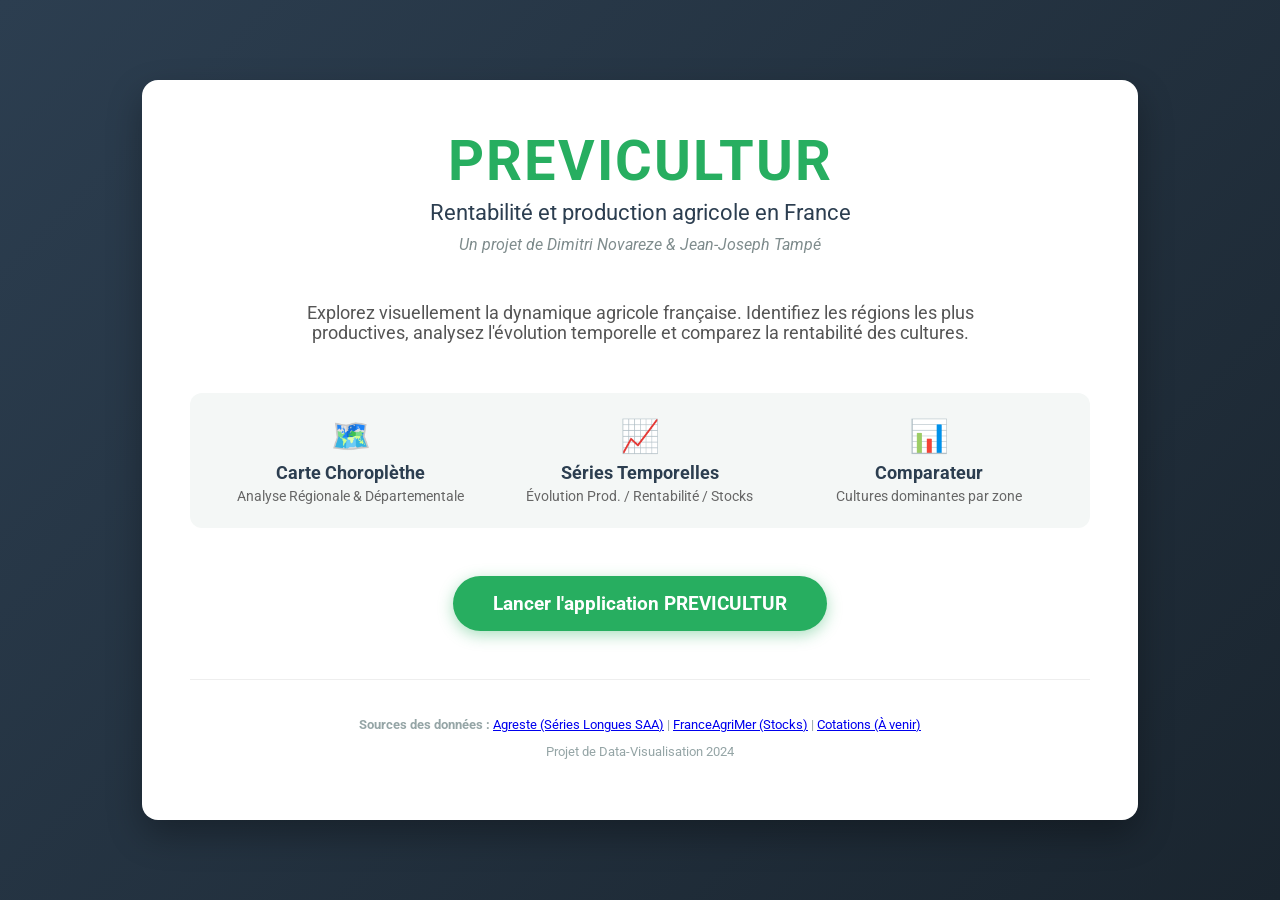
==== index.html @ 154ed71f "csv modif" ====
<!DOCTYPE html>
<html lang="fr">
<head>
    <meta charset="UTF-8">
    <meta name="viewport" content="width=device-width, initial-scale=1.0">
    <title>PREVICULTUR - Accueil</title>
    <link href="https://fonts.googleapis.com/css2?family=Roboto:wght@300;400;500;700&display=swap" rel="stylesheet">
    <link rel="stylesheet" href="home.css">
</head>
<body>

    <div class="splash-card">
        
        <header class="splash-header">
            <h1>PREVICULTUR</h1>
            <h2>Rentabilité et production agricole en France</h2>
            <p class="authors">Un projet de Dimitri Novareze & Jean-Joseph Tampé</p>
        </header>

        <div class="splash-description">
            <p>Explorez visuellement la dynamique agricole française. Identifiez les régions les plus productives, analysez l'évolution temporelle et comparez la rentabilité des cultures.</p>
        </div>

        <div class="splash-features">
            <div class="feature-item">
                <span class="feature-icon">🗺️</span>
                <h4>Carte Choroplèthe</h4>
                <p>Analyse Régionale & Départementale</p>
            </div>
            <div class="feature-item">
                <span class="feature-icon">📈</span>
                <h4>Séries Temporelles</h4>
                <p>Évolution Prod. / Rentabilité / Stocks</p>
            </div>
            <div class="feature-item">
                <span class="feature-icon">📊</span>
                <h4>Comparateur</h4>
                <p>Cultures dominantes par zone</p>
            </div>
        </div>

        <div class="splash-cta">
            <a href="dashboard.html" class="btn-launch">Lancer l'application PREVICULTUR</a>
        </div>

       <footer class="splash-footer">
            <p>
                <strong>Sources des données :</strong> 
                <a href="https://agreste.agriculture.gouv.fr/agreste-web/download/publication/publie/SAA-SeriesLongues/SAA_2010-2024-d%C3%A9finitives_donnees-DepartementalesetRegionales.zip" target="_blank" rel="noopener noreferrer">Agreste (Séries Longues SAA)</a> | 
                <a href="https://visionet.franceagrimer.fr/Pages/OpenDocument.aspx?fileurl=SeriesChronologiques%2fproductions%20vegetales%2fgrandes%20cultures%2fcollecte%2cstocks%2cd%c3%a9p%c3%b4ts%2fSCR-GRC-histDEP_collecte_stock_depuis_2000-C25.zip&telechargersanscomptage=oui" target="_blank" rel="noopener noreferrer">FranceAgriMer (Stocks)</a> | 
                <a href="#" target="_blank">Cotations (À venir)</a>
            </p>
            <p style="margin-top: 5px;">Projet de Data-Visualisation 2024</p>
        </footer>

    </div>

</body>
</html>
---- home.css ----
/* ==========================================================================
   1. VARIABLES & GLOBALES
   ========================================================================== */
:root {
    --primary: #2c3e50;
    --accent: #27ae60;
    --bg: #f4f7f6;
    --text: #333;
}

body {
    margin: 0;
    font-family: 'Roboto', sans-serif;
    color: var(--text);
    /* Forcer la hauteur à 100% de l'écran et centrer le contenu */
    height: 100vh;
    overflow: hidden; /* Empêche le scroll */
    display: flex;
    align-items: center;
    justify-content: center;
    /* Joli fond d'écran dégradé */
    background: linear-gradient(135deg, var(--primary) 0%, #1a252f 100%);
}

/* ==========================================================================
   2. LA CARTE CENTRALE (Splash Card)
   ========================================================================== */
.splash-card {
    background: white;
    width: 90%;
    max-width: 900px;
    padding: 3rem;
    border-radius: 16px;
    box-shadow: 0 15px 35px rgba(0,0,0,0.3);
    text-align: center;
    display: flex;
    flex-direction: column;
    gap: 2rem; /* Espace équilibré entre chaque section */
}

/* ==========================================================================
   3. EN-TÊTE
   ========================================================================== */
.splash-header h1 {
    font-size: 3.5rem;
    margin: 0;
    letter-spacing: 2px;
    color: var(--accent);
}

.splash-header h2 {
    font-size: 1.4rem;
    font-weight: 400;
    margin: 5px 0 10px 0;
    color: var(--primary);
}

.authors {
    font-style: italic;
    color: #7f8c8d;
    font-size: 1rem;
    margin: 0;
}

/* ==========================================================================
   4. DESCRIPTION & FEATURES
   ========================================================================== */
.splash-description {
    font-size: 1.1rem;
    color: #555;
    max-width: 700px;
    margin: 0 auto;
}

.splash-features {
    display: flex;
    justify-content: space-between;
    gap: 1rem;
    background: var(--bg);
    padding: 1.5rem;
    border-radius: 12px;
}

.feature-item {
    flex: 1;
}

.feature-icon {
    font-size: 2rem;
    display: block;
    margin-bottom: 0.5rem;
}

.feature-item h4 {
    margin: 0 0 5px 0;
    color: var(--primary);
    font-size: 1.1rem;
}

.feature-item p {
    margin: 0;
    font-size: 0.85rem;
    color: #666;
}

/* ==========================================================================
   5. BOUTON (CTA) & FOOTER
   ========================================================================== */
.splash-cta {
    margin-top: 1rem;
}

.btn-launch {
    display: inline-block;
    background-color: var(--accent);
    color: white;
    text-decoration: none;
    font-size: 1.2rem;
    font-weight: bold;
    padding: 1rem 2.5rem;
    border-radius: 50px;
    box-shadow: 0 4px 15px rgba(39, 174, 96, 0.4);
    transition: all 0.3s ease;
}

.btn-launch:hover {
    background-color: #219a52;
    transform: translateY(-3px); /* Effet de soulèvement */
    box-shadow: 0 6px 20px rgba(39, 174, 96, 0.6);
}

.splash-footer {
    margin-top: 1rem;
    padding-top: 1.5rem;
    border-top: 1px solid #eee;
    color: #95a5a6;
    font-size: 0.8rem;
}
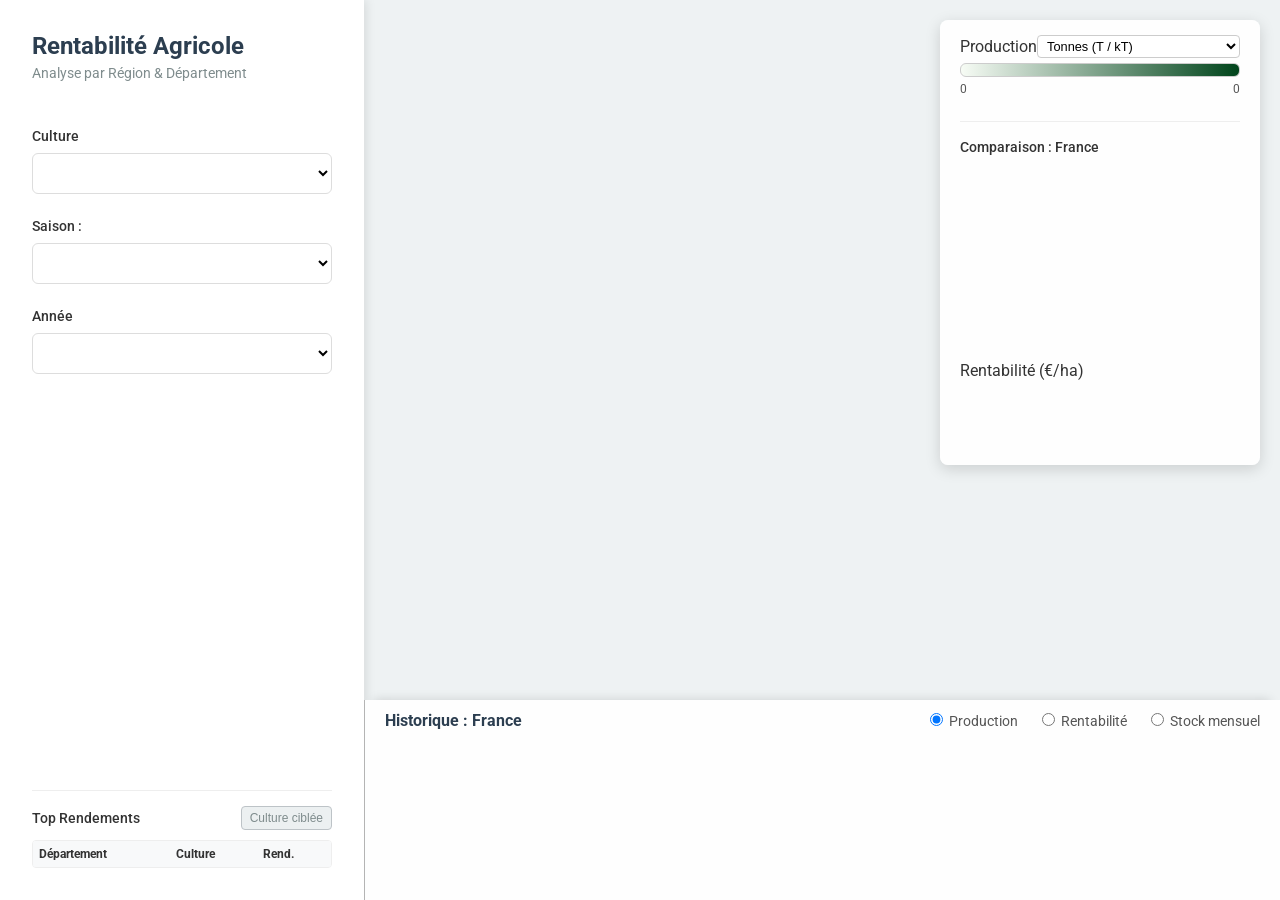
==== commit 77c732d5: "V4 small change in legend title" ====
--- a/index.html
+++ b/index.html
@@ -2,58 +2,110 @@
 <html lang="fr">
 <head>
     <meta charset="UTF-8">
-    <meta name="viewport" content="width=device-width, initial-scale=1.0">
-    <title>PREVICULTUR - Accueil</title>
-    <link href="https://fonts.googleapis.com/css2?family=Roboto:wght@300;400;500;700&display=swap" rel="stylesheet">
-    <link rel="stylesheet" href="home.css">
+    <title>Dashboard Agricole France</title>
+    <link rel="stylesheet" href="style.css">
+    <link href="https://fonts.googleapis.com/css2?family=Roboto:wght@300;400;500&display=swap" rel="stylesheet">
+    <script src="https://d3js.org/d3.v7.min.js"></script>
 </head>
 <body>
 
-    <div class="splash-card">
+    <div class="dashboard-container">
         
-        <header class="splash-header">
-            <h1>PREVICULTUR</h1>
-            <h2>Rentabilité et production agricole en France</h2>
-            <p class="authors">Un projet de Dimitri Novareze & Jean-Joseph Tampé</p>
-        </header>
+        <aside class="sidebar">
+            <div class="header">
+                <h1>Rentabilité Agricole</h1>
+                <p>Analyse par Région & Département</p>
+            </div>
 
-        <div class="splash-description">
-            <p>Explorez visuellement la dynamique agricole française. Identifiez les régions les plus productives, analysez l'évolution temporelle et comparez la rentabilité des cultures.</p>
+            <div class="controls">
+                <div class="control-group">
+                    <label>Culture</label>
+                    <select id="select-culture"></select>
+                </div>
+                <div class="control-group">
+                    <label>Saison :</label>
+                    <select id="select-saison"></select> 
+                </div>
+                <div class="control-group">
+                    <label>Année</label>
+                    <select id="select-annee"></select>
+                </div>
+                
+                <div id="breadcrumb" class="hidden">
+                    <button id="btn-back">
+                        <span class="icon">⬅</span> Vue Nationale
+                    </button>
+                    <div id="region-title">France Entière</div>
+                </div>
+            </div>
+            
+            <div class="legend-container">
+    
+            <div class="legend-block">
+                <div style="display: flex; justify-content: space-between; align-items: center; margin-bottom: 5px;">
+                    <label style="margin: 0;">Production</label>
+                    <select id="select-unit" style="padding: 2px 5px; font-size: 0.8rem; border-radius: 4px; border: 1px solid #ccc;">
+                        <option value="tonnes">Tonnes (T / kT)</option>
+                        <option value="eiffel">Tours Eiffel</option>
+                        <option value="pyramid">Pyramides Khéops</option>
+                    </select>
+                </div>
+                <div id="legend-color-gradient" class="legend-bar"></div>
+                <div class="legend-labels">
+                    <span id="legend-prod-min">0</span>
+                    <span id="legend-prod-max">0</span>
+                </div>
+            </div>
+
+           <div class="bar-chart-container" style="margin-top: 25px; padding-top: 15px; border-top: 1px solid #eee;">
+    <label id="bar-chart-title" style="font-size: 0.9rem; font-weight: 500; color: #333;">Comparaison : France</label>
+    <div id="bar-chart" style="height: 180px; width: 100%; margin-top: 10px;"></div>
+</div>
+            <div class="legend-block" style="margin-top: 15px;">
+                <label>Rentabilité (€/ha)</label>
+                <div id="legend-size-container"></div>
+            </div>
+            
         </div>
+        <div class="top-yields-container" style="margin-top: 20px; padding-top: 15px; border-top: 1px solid #eee;">
+                <div style="display: flex; justify-content: space-between; align-items: center; margin-bottom: 10px;">
+                    <label style="font-size: 0.9rem; font-weight: 500; color: #333; margin: 0;">Top Rendements</label>
+                    <button id="btn-table-filter" class="btn-small">Culture ciblée</button>
+                </div>
+                <div class="table-wrapper" style="max-height: 200px; overflow-y: auto; border: 1px solid #eee; border-radius: 4px;">
+                    <table id="yield-table" style="width: 100%; font-size: 0.75rem; border-collapse: collapse; background: white;">
+                        <thead style="position: sticky; top: 0; background: #f8f9fa; box-shadow: 0 2px 2px rgba(0,0,0,0.05);">
+                            <tr style="text-align: left;">
+                                <th style="padding: 6px;">Département</th>
+                                <th style="padding: 6px;">Culture</th>
+                                <th style="padding: 6px;">Rend.</th>
+                            </tr>
+                        </thead>
+                        <tbody></tbody>
+                    </table>
+                </div>
+            </div>
+        </aside>
 
-        <div class="splash-features">
-            <div class="feature-item">
-                <span class="feature-icon">🗺️</span>
-                <h4>Carte Choroplèthe</h4>
-                <p>Analyse Régionale & Départementale</p>
+        <main class="map-wrapper">
+            <div id="map-container"></div>
+            <div id="chart-panel">
+                <div class="chart-header">
+                    <h3 id="chart-title">Historique : France</h3>
+                    <div class="chart-toggles">
+                        <label><input type="radio" name="metric" value="production" checked> Production</label>
+                        <label><input type="radio" name="metric" value="rentabilite"> Rentabilité</label>
+                        <label><input type="radio" name = "metric" value="stock"> Stock mensuel</label>
+                        </div>
+                </div>
+                <div id="line-chart"></div>
             </div>
-            <div class="feature-item">
-                <span class="feature-icon">📈</span>
-                <h4>Séries Temporelles</h4>
-                <p>Évolution Prod. / Rentabilité / Stocks</p>
-            </div>
-            <div class="feature-item">
-                <span class="feature-icon">📊</span>
-                <h4>Comparateur</h4>
-                <p>Cultures dominantes par zone</p>
-            </div>
-        </div>
-
-        <div class="splash-cta">
-            <a href="dashboard.html" class="btn-launch">Lancer l'application PREVICULTUR</a>
-        </div>
-
-       <footer class="splash-footer">
-            <p>
-                <strong>Sources des données :</strong> 
-                <a href="https://agreste.agriculture.gouv.fr/agreste-web/download/publication/publie/SAA-SeriesLongues/SAA_2010-2024-d%C3%A9finitives_donnees-DepartementalesetRegionales.zip" target="_blank" rel="noopener noreferrer">Agreste (Séries Longues SAA)</a> | 
-                <a href="https://visionet.franceagrimer.fr/Pages/OpenDocument.aspx?fileurl=SeriesChronologiques%2fproductions%20vegetales%2fgrandes%20cultures%2fcollecte%2cstocks%2cd%c3%a9p%c3%b4ts%2fSCR-GRC-histDEP_collecte_stock_depuis_2000-C25.zip&telechargersanscomptage=oui" target="_blank" rel="noopener noreferrer">FranceAgriMer (Stocks)</a> | 
-                <a href="#" target="_blank">Cotations (À venir)</a>
-            </p>
-            <p style="margin-top: 5px;">Projet de Data-Visualisation 2024</p>
-        </footer>
+        </main>
 
     </div>
 
+    <div id="tooltip" class="tooltip hidden"></div>
+
+    <script src="script.js"></script>
 </body>
-</html>+</html>
--- a/style.css
+++ b/style.css
@@ -0,0 +1,396 @@
+/* ==========================================================================
+   1. VARIABLES & GLOBALES
+   ========================================================================== */
+:root {
+    --primary: #2c3e50;
+    --accent: #27ae60;
+    --bg: #f4f7f6;
+    --text: #333;
+}
+
+body {
+    margin: 0;
+    font-family: 'Roboto', sans-serif;
+    background-color: var(--bg);
+    color: var(--text);
+    height: 100vh;
+    overflow: hidden;
+}
+
+.dashboard-container {
+    display: flex;
+    height: 100vh;
+}
+
+/* ==========================================================================
+   2. SIDEBAR & CONTROLES
+   ========================================================================== */
+.sidebar {
+    width: 300px;
+    background: white;
+    padding: 2rem;
+    box-shadow: 2px 0 10px rgba(0,0,0,0.1);
+    display: flex;
+    flex-direction: column;
+    z-index: 10;
+}
+
+.header h1 { 
+    font-size: 1.5rem; 
+    color: var(--primary); 
+    margin: 0; 
+}
+
+.header p { 
+    color: #7f8c8d; 
+    font-size: 0.9rem; 
+    margin-top: 5px; 
+}
+
+.controls { 
+    margin-top: 2rem; 
+    flex-grow: 1; 
+}
+
+.control-group { 
+    margin-bottom: 1.5rem; 
+}
+
+.control-group label { 
+    display: block; 
+    font-weight: 500; 
+    margin-bottom: 0.5rem; 
+    font-size: 0.9rem; 
+}
+
+select {
+    width: 100%;
+    padding: 10px;
+    border: 1px solid #ddd;
+    border-radius: 6px;
+    font-size: 1rem;
+    background: #fff;
+}
+
+/* Bouton Retour & Fil d'Ariane */
+#breadcrumb {
+    margin-top: 2rem;
+    padding-top: 2rem;
+    border-top: 1px solid #eee;
+    animation: fadeIn 0.3s ease;
+}
+
+#btn-back {
+    background: var(--primary);
+    color: white;
+    border: none;
+    padding: 10px 15px;
+    border-radius: 6px;
+    cursor: pointer;
+    width: 100%;
+    display: flex;
+    align-items: center;
+    justify-content: center;
+    gap: 10px;
+    font-size: 0.9rem;
+    transition: background 0.2s;
+}
+
+#btn-back:hover { 
+    background: #34495e; 
+}
+
+#region-title { 
+    text-align: center; 
+    margin-top: 10px; 
+    font-weight: bold; 
+    color: var(--accent); 
+}
+
+/* ==========================================================================
+   3. CARTE & INTERACTIVITÉ
+   ========================================================================== */
+.map-wrapper { 
+    flex-grow: 1; 
+    position: relative; 
+    background: #eef2f3; 
+    /* NOUVEAU : On utilise Flexbox pour empiler la carte et le chart */
+    display: flex;
+    flex-direction: column;
+}
+
+#map-container { 
+    width: 100%; 
+    flex-grow: 1; /* Prend automatiquement toute la place AU-DESSUS du chart */
+    overflow: hidden;
+}
+
+
+/* ==========================================================================
+   3. CARTE & INTERACTIVITÉ
+   ========================================================================== */
+
+/* Silhouette globale de fond */
+.map-outline {
+    fill: rgb(255, 255, 255);
+    stroke: rgb(0, 0, 0);
+    stroke-width: 3px; /* 3px débordent à l'extérieur, l'intérieur sera caché */
+    stroke-linejoin: round;
+    vector-effect: non-scaling-stroke; /* Reste à 3px même au zoom max ! */
+    pointer-events: none; /* Ignore la souris */
+}
+
+/* Zones internes (Régions ou Départements) */
+.map-area {
+    stroke: white; /* Bordure interne classique */
+    stroke-width: 1px;
+    vector-effect: non-scaling-stroke; /* Les frontières internes restent fines au zoom */
+    transition: fill 0.4s ease, stroke 0.2s;
+    cursor: pointer;
+}
+
+.map-area:hover { 
+    stroke: #333; 
+    stroke-width: 2px; 
+    filter: brightness(0.9); 
+}
+
+.star {
+    fill: #FFD700;       
+    stroke: #333;        
+    stroke-width: 0.5px;
+    pointer-events: none; /* Laisse le clic passer à travers vers la carte */
+    transition: transform 0.5s ease;        
+}
+
+/* Tooltip */
+.tooltip {
+    position: absolute;
+    background: rgba(0, 0, 0, 0.8);
+    color: white;
+    padding: 8px 12px;
+    border-radius: 4px;
+    font-size: 0.9rem;
+    pointer-events: none;
+    z-index: 100;
+    box-shadow: 0 4px 6px rgba(0,0,0,0.1);
+}
+
+/* ==========================================================================
+   4. LÉGENDE FLOTTANTE (En haut à droite)
+   ========================================================================== */
+.legend-container {
+    position: absolute; /* Sort l'élément du flux pour flotter sur la carte */
+    top: 20px;
+    right: 20px;
+    background: rgba(255, 255, 255, 0.95);
+    padding: 15px 20px;
+    border-radius: 8px;
+    box-shadow: 0 4px 15px rgba(0, 0, 0, 0.15);
+    z-index: 10;
+    width: 320px; /* Tu peux ajuster cette valeur (ex: 300px ou 340px) selon ton besoin */
+    box-sizing: border-box; /* Assure que les 20px de padding sont inclus dans les 320px */
+}
+
+.legend-container h4 {
+    margin-top: 0;
+    margin-bottom: 15px;
+    font-size: 1.1rem;
+    color: var(--primary);
+}
+
+.legend-block {
+    margin-bottom: 10px;
+}
+
+.legend-bar {
+    height: 12px;
+    background: linear-gradient(to right, #f7fcf5, #00441b); /* Dégradé de Verts */
+    border-radius: 6px;
+    margin: 5px 0;
+    border: 1px solid #ccc;
+}
+
+.legend-labels {
+    display: flex;
+    justify-content: space-between;
+    font-size: 0.75rem;
+    color: #555;
+}
+
+#legend-size-container {
+    height: 60px;
+    display: flex;
+    align-items: center;
+    justify-content: center;
+}
+
+.legend-item {
+    display: flex;
+    align-items: center;
+    gap: 8px;
+    margin-bottom: 4px;
+}
+
+.legend-star-icon {
+    fill: #FFD700;
+    stroke: #333;
+    stroke-width: 1px;
+}
+
+/* ==========================================================================
+   5. PANNEAU DU GRAPHIQUE (En bas)
+   ========================================================================== */
+#chart-panel {
+    /* NOUVEAU : Fini le position:fixed, il se pose naturellement en bas */
+    position: relative;
+    width: 100%;
+    height: 200px;
+    flex-shrink: 0; 
+    
+    background: rgba(255, 255, 255, 0.95);
+    border-top: none; 
+    border-left: 1px solid #b4b4b4; 
+    padding: 10px 20px;
+    box-sizing: border-box; 
+    z-index: 50;
+    
+    /* Modifié : Ombre restreinte uniquement au bord supérieur */
+    box-shadow: 0 -10px 10px -10px rgba(0,0,0,0.15); 
+    
+    display: flex;
+    flex-direction: column;
+}
+
+.chart-header {
+    display: flex;
+    justify-content: space-between;
+    align-items: center;
+    margin-bottom: 5px;
+}
+
+.chart-header h3 { 
+    margin: 0; 
+    font-size: 1rem; 
+    color: var(--primary); 
+}
+
+.chart-toggles label {
+    margin-left: 15px;
+    font-size: 0.85rem;
+    cursor: pointer;
+    color: #555;
+}
+
+#line-chart {
+    flex-grow: 1;
+    width: 100%;
+    overflow: hidden;
+}
+
+/* Éléments internes du graphique SVG */
+.axis text { 
+    font-size: 10px; 
+    fill: #666; 
+}
+
+.axis path, .axis line { 
+    stroke: #ddd; 
+}
+
+.line-path { 
+    fill: none; 
+    stroke-width: 2px; 
+}
+
+/* ==========================================================================
+   6. UTILITAIRES & ANIMATIONS
+   ========================================================================== */
+.hidden { 
+    display: none !important; 
+}
+
+@keyframes fadeIn { 
+    from { 
+        opacity: 0; 
+        transform: translateY(10px); 
+    } 
+    to { 
+        opacity: 1; 
+        transform: translateY(0); 
+    } 
+}
+
+#line-chart {
+    flex-grow: 1;
+    width: 100%;
+    overflow: hidden;
+}
+
+/* Éléments internes du graphique SVG */
+.axis text { 
+    font-size: 10px; 
+    fill: #666; 
+}
+
+.axis path, .axis line { 
+    stroke: #ddd; 
+}
+
+.line-path { 
+    fill: none; 
+    stroke-width: 2px; 
+}
+
+/* Modification de la sidebar existante */
+.sidebar {
+    overflow-y: auto; /* Permet le défilement si l'écran est petit */
+}
+
+/* Styles pour le bouton Sans Filtre et le tableau */
+.btn-small {
+    background: #ecf0f1;
+    border: 1px solid #bdc3c7;
+    padding: 4px 8px;
+    border-radius: 4px;
+    cursor: pointer;
+    font-size: 0.75rem;
+    color: #7f8c8d;
+    transition: all 0.2s;
+}
+
+.btn-small:hover {
+    background: #bdc3c7;
+    color: #333;
+}
+
+.btn-small.active {
+    background: var(--accent);
+    color: white;
+    border-color: var(--accent);
+    font-weight: bold;
+}
+
+#yield-table td {
+    padding: 6px;
+    border-bottom: 1px solid #f1f2f6;
+    color: #444;
+}
+
+/* ==========================================================================
+   6. UTILITAIRES & ANIMATIONS
+   ========================================================================== */
+.hidden { 
+    display: none !important; 
+}
+
+@keyframes fadeIn { 
+    from { 
+        opacity: 0; 
+        transform: translateY(10px); 
+    } 
+    to { 
+        opacity: 1; 
+        transform: translateY(0); 
+    } 
+}
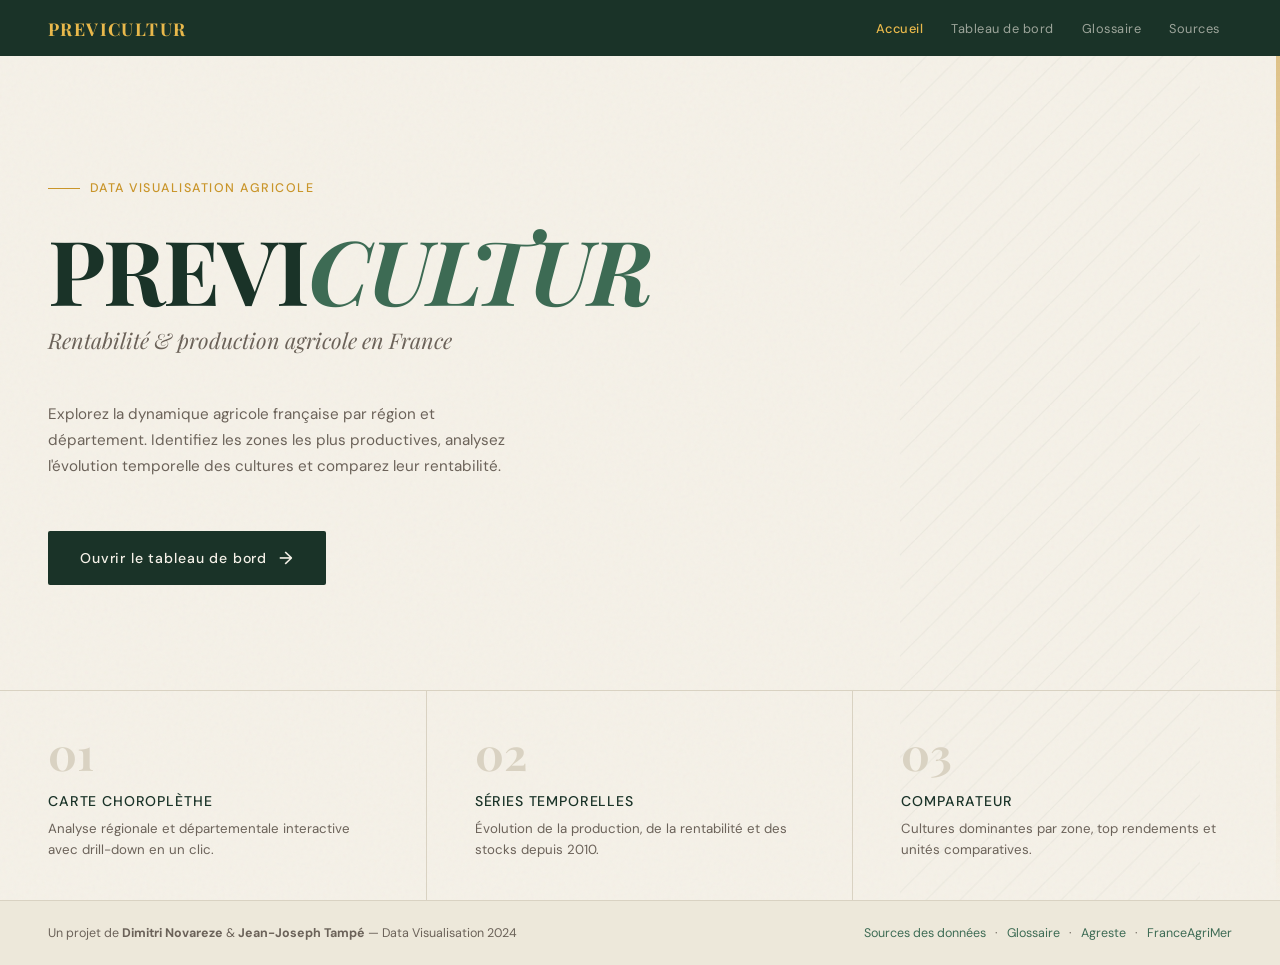
==== commit 65865071: "New pages: glossaire, datasources" ====
--- a/index.html
+++ b/index.html
@@ -2,110 +2,76 @@
 <html lang="fr">
 <head>
     <meta charset="UTF-8">
-    <title>Dashboard Agricole France</title>
-    <link rel="stylesheet" href="style.css">
-    <link href="https://fonts.googleapis.com/css2?family=Roboto:wght@300;400;500&display=swap" rel="stylesheet">
-    <script src="https://d3js.org/d3.v7.min.js"></script>
+    <meta name="viewport" content="width=device-width, initial-scale=1.0">
+    <title>PREVICULTUR — Accueil</title>
+    <link href="https://fonts.googleapis.com/css2?family=Playfair+Display:ital,wght@0,400;0,700;1,400&family=DM+Sans:wght@300;400;500&display=swap" rel="stylesheet">
+    <link rel="stylesheet" href="base.css">
+    <link rel="stylesheet" href="home.css">
 </head>
 <body>
 
-    <div class="dashboard-container">
-        
-        <aside class="sidebar">
-            <div class="header">
-                <h1>Rentabilité Agricole</h1>
-                <p>Analyse par Région & Département</p>
+    <nav>
+        <a class="nav-brand" href="index.html">PREVICULTUR</a>
+        <div class="nav-links">
+            <a href="index.html" class="active">Accueil</a>
+            <a href="dashboard.html">Tableau de bord</a>
+            <a href="glossaire.html">Glossaire</a>
+            <a href="datasources.html">Sources</a>
+        </div>
+    </nav>
+
+    <div class="deco-bar"></div>
+    <svg class="field-lines" viewBox="0 0 300 800" preserveAspectRatio="xMidYMid slice" aria-hidden="true">
+        <defs>
+            <pattern id="lines" x="0" y="0" width="30" height="30" patternUnits="userSpaceOnUse">
+                <line x1="0" y1="30" x2="30" y2="0" stroke="#1A3328" stroke-width="1"/>
+            </pattern>
+        </defs>
+        <rect width="300" height="800" fill="url(#lines)"/>
+    </svg>
+
+    <div class="hero">
+        <div class="hero-main">
+            <span class="hero-eyebrow">Data Visualisation Agricole</span>
+            <h1 class="hero-title">PREVI<em>CULTUR</em></h1>
+            <p class="hero-subtitle">Rentabilité &amp; production agricole en France</p>
+            <p class="hero-desc">
+                Explorez la dynamique agricole française par région et département. Identifiez les zones les plus productives, analysez l'évolution temporelle des cultures et comparez leur rentabilité.
+            </p>
+            <a href="dashboard.html" class="btn-launch">Ouvrir le tableau de bord</a>
+        </div>
+
+        <div class="features-strip">
+            <div class="feature-card">
+                <div class="feature-number">01</div>
+                <div class="feature-title">Carte Choroplèthe</div>
+                <p class="feature-desc">Analyse régionale et départementale interactive avec drill-down en un clic.</p>
             </div>
-
-            <div class="controls">
-                <div class="control-group">
-                    <label>Culture</label>
-                    <select id="select-culture"></select>
-                </div>
-                <div class="control-group">
-                    <label>Saison :</label>
-                    <select id="select-saison"></select> 
-                </div>
-                <div class="control-group">
-                    <label>Année</label>
-                    <select id="select-annee"></select>
-                </div>
-                
-                <div id="breadcrumb" class="hidden">
-                    <button id="btn-back">
-                        <span class="icon">⬅</span> Vue Nationale
-                    </button>
-                    <div id="region-title">France Entière</div>
-                </div>
+            <div class="feature-card">
+                <div class="feature-number">02</div>
+                <div class="feature-title">Séries Temporelles</div>
+                <p class="feature-desc">Évolution de la production, de la rentabilité et des stocks depuis 2010.</p>
             </div>
-            
-            <div class="legend-container">
-    
-            <div class="legend-block">
-                <div style="display: flex; justify-content: space-between; align-items: center; margin-bottom: 5px;">
-                    <label style="margin: 0;">Production</label>
-                    <select id="select-unit" style="padding: 2px 5px; font-size: 0.8rem; border-radius: 4px; border: 1px solid #ccc;">
-                        <option value="tonnes">Tonnes (T / kT)</option>
-                        <option value="eiffel">Tours Eiffel</option>
-                        <option value="pyramid">Pyramides Khéops</option>
-                    </select>
-                </div>
-                <div id="legend-color-gradient" class="legend-bar"></div>
-                <div class="legend-labels">
-                    <span id="legend-prod-min">0</span>
-                    <span id="legend-prod-max">0</span>
-                </div>
+            <div class="feature-card">
+                <div class="feature-number">03</div>
+                <div class="feature-title">Comparateur</div>
+                <p class="feature-desc">Cultures dominantes par zone, top rendements et unités comparatives.</p>
             </div>
-
-           <div class="bar-chart-container" style="margin-top: 25px; padding-top: 15px; border-top: 1px solid #eee;">
-    <label id="bar-chart-title" style="font-size: 0.9rem; font-weight: 500; color: #333;">Comparaison : France</label>
-    <div id="bar-chart" style="height: 180px; width: 100%; margin-top: 10px;"></div>
-</div>
-            <div class="legend-block" style="margin-top: 15px;">
-                <label>Rentabilité (€/ha)</label>
-                <div id="legend-size-container"></div>
-            </div>
-            
         </div>
-        <div class="top-yields-container" style="margin-top: 20px; padding-top: 15px; border-top: 1px solid #eee;">
-                <div style="display: flex; justify-content: space-between; align-items: center; margin-bottom: 10px;">
-                    <label style="font-size: 0.9rem; font-weight: 500; color: #333; margin: 0;">Top Rendements</label>
-                    <button id="btn-table-filter" class="btn-small">Culture ciblée</button>
-                </div>
-                <div class="table-wrapper" style="max-height: 200px; overflow-y: auto; border: 1px solid #eee; border-radius: 4px;">
-                    <table id="yield-table" style="width: 100%; font-size: 0.75rem; border-collapse: collapse; background: white;">
-                        <thead style="position: sticky; top: 0; background: #f8f9fa; box-shadow: 0 2px 2px rgba(0,0,0,0.05);">
-                            <tr style="text-align: left;">
-                                <th style="padding: 6px;">Département</th>
-                                <th style="padding: 6px;">Culture</th>
-                                <th style="padding: 6px;">Rend.</th>
-                            </tr>
-                        </thead>
-                        <tbody></tbody>
-                    </table>
-                </div>
-            </div>
-        </aside>
-
-        <main class="map-wrapper">
-            <div id="map-container"></div>
-            <div id="chart-panel">
-                <div class="chart-header">
-                    <h3 id="chart-title">Historique : France</h3>
-                    <div class="chart-toggles">
-                        <label><input type="radio" name="metric" value="production" checked> Production</label>
-                        <label><input type="radio" name="metric" value="rentabilite"> Rentabilité</label>
-                        <label><input type="radio" name = "metric" value="stock"> Stock mensuel</label>
-                        </div>
-                </div>
-                <div id="line-chart"></div>
-            </div>
-        </main>
-
     </div>
 
-    <div id="tooltip" class="tooltip hidden"></div>
+    <footer class="splash-footer">
+        <p>Un projet de <strong>Dimitri Novareze</strong> &amp; <strong>Jean-Joseph Tampé</strong> — Data Visualisation 2024</p>
+        <p>
+            <a href="datasources.html">Sources des données</a>
+            &ensp;·&ensp;
+            <a href="glossaire.html">Glossaire</a>
+            &ensp;·&ensp;
+            <a href="https://agreste.agriculture.gouv.fr" target="_blank" rel="noopener">Agreste</a>
+            &ensp;·&ensp;
+            <a href="https://visionet.franceagrimer.fr" target="_blank" rel="noopener">FranceAgriMer</a>
+        </p>
+    </footer>
 
-    <script src="script.js"></script>
 </body>
 </html>
--- a/base.css
+++ b/base.css
@@ -0,0 +1,210 @@
+/* ==========================================================================
+   BASE.CSS — Système de design PREVICULTUR
+   Variables, reset, navigation, footer partagés entre toutes les pages
+   ========================================================================== */
+
+/* --------------------------------------------------------------------------
+   1. VARIABLES
+   -------------------------------------------------------------------------- */
+:root {
+    --cream:        #F5F1E8;
+    --cream-dark:   #EDE8DA;
+    --forest:       #1A3328;
+    --forest-mid:   #274D3B;
+    --forest-light: #3D6B54;
+    --wheat:        #C9952A;
+    --wheat-light:  #E8B84B;
+    --rust:         #8C3D1F;
+    --text:         #1E1E1E;
+    --text-muted:   #6B6259;
+    --border:       #D9D2C2;
+    --white:        #FFFFFF;
+    --nav-h:        56px;
+}
+
+/* --------------------------------------------------------------------------
+   2. RESET
+   -------------------------------------------------------------------------- */
+*, *::before, *::after {
+    box-sizing: border-box;
+    margin: 0;
+    padding: 0;
+}
+
+/* --------------------------------------------------------------------------
+   3. TYPOGRAPHIE DE BASE
+   -------------------------------------------------------------------------- */
+body {
+    font-family: 'DM Sans', sans-serif;
+    color: var(--text);
+}
+
+/* --------------------------------------------------------------------------
+   4. GRAIN TEXTURE (overlay global)
+   -------------------------------------------------------------------------- */
+body::before {
+    content: '';
+    position: fixed;
+    inset: 0;
+    background-image: url("data:image/svg+xml,%3Csvg viewBox='0 0 256 256' xmlns='http://www.w3.org/2000/svg'%3E%3Cfilter id='noise'%3E%3CfeTurbulence type='fractalNoise' baseFrequency='0.9' numOctaves='4' stitchTiles='stitch'/%3E%3C/filter%3E%3Crect width='100%25' height='100%25' filter='url(%23noise)' opacity='0.035'/%3E%3C/svg%3E");
+    pointer-events: none;
+    z-index: 0;
+}
+
+/* --------------------------------------------------------------------------
+   5. NAVIGATION
+   -------------------------------------------------------------------------- */
+nav {
+    position: fixed;
+    top: 0; left: 0; right: 0;
+    display: flex;
+    align-items: center;
+    justify-content: space-between;
+    padding: 0 48px;
+    height: var(--nav-h);
+    background: var(--forest);
+    z-index: 100;
+}
+
+.nav-brand {
+    font-family: 'Playfair Display', serif;
+    font-size: 1.1rem;
+    font-weight: 700;
+    color: var(--wheat-light);
+    letter-spacing: 0.08em;
+    text-decoration: none;
+}
+
+.nav-links {
+    display: flex;
+    gap: 4px;
+}
+
+.nav-links a {
+    color: rgba(245, 241, 232, 0.6);
+    text-decoration: none;
+    font-size: 0.8rem;
+    font-weight: 400;
+    letter-spacing: 0.04em;
+    padding: 5px 12px;
+    border-radius: 3px;
+    transition: color 0.2s, background 0.2s;
+}
+
+.nav-links a:hover {
+    color: var(--cream);
+    background: rgba(255, 255, 255, 0.08);
+}
+
+.nav-links a.active {
+    color: var(--wheat-light);
+    font-weight: 500;
+}
+
+/* --------------------------------------------------------------------------
+   6. FOOTER
+   -------------------------------------------------------------------------- */
+footer {
+    position: relative;
+    z-index: 1;
+    display: flex;
+    align-items: center;
+    justify-content: space-between;
+    padding: 24px 48px;
+    border-top: 1px solid var(--border);
+    background: var(--cream-dark);
+}
+
+footer p {
+    font-size: 0.78rem;
+    color: var(--text-muted);
+}
+
+footer a {
+    color: var(--forest-light);
+    text-decoration: none;
+}
+
+footer a:hover {
+    text-decoration: underline;
+}
+
+/* --------------------------------------------------------------------------
+   7. COMPOSANTS PARTAGÉS
+   -------------------------------------------------------------------------- */
+
+/* En-tête de page (Glossaire, Sources) */
+.page-eyebrow {
+    display: inline-flex;
+    align-items: center;
+    gap: 10px;
+    font-size: 0.72rem;
+    font-weight: 500;
+    letter-spacing: 0.14em;
+    text-transform: uppercase;
+    color: var(--wheat);
+    margin-bottom: 16px;
+}
+
+.page-eyebrow::before {
+    content: '';
+    display: block;
+    width: 24px;
+    height: 1px;
+    background: var(--wheat);
+}
+
+.page-header {
+    margin-bottom: 60px;
+    padding-bottom: 32px;
+    border-bottom: 1px solid var(--border);
+}
+
+.page-header h1 {
+    font-family: 'Playfair Display', serif;
+    font-size: clamp(2.4rem, 5vw, 3.8rem);
+    font-weight: 700;
+    line-height: 1.05;
+    color: var(--forest);
+    letter-spacing: -0.02em;
+    margin-bottom: 16px;
+}
+
+.page-header p {
+    font-size: 1rem;
+    color: var(--text-muted);
+    line-height: 1.7;
+    max-width: 620px;
+}
+
+/* Titre de section avec ligne */
+.section-heading {
+    font-family: 'Playfair Display', serif;
+    font-size: 1.15rem;
+    font-weight: 700;
+    font-style: italic;
+    color: var(--forest);
+    margin-bottom: 24px;
+    display: flex;
+    align-items: center;
+    gap: 12px;
+}
+
+.section-heading::after {
+    content: '';
+    flex: 1;
+    height: 1px;
+    background: var(--border);
+}
+
+/* --------------------------------------------------------------------------
+   8. UTILITAIRES
+   -------------------------------------------------------------------------- */
+.hidden {
+    display: none !important;
+}
+
+@keyframes fadeUp {
+    from { opacity: 0; transform: translateY(12px); }
+    to   { opacity: 1; transform: translateY(0); }
+}
--- a/home.css
+++ b/home.css
@@ -0,0 +1,224 @@
+/* ==========================================================================
+   HOME.CSS — Page d'accueil PREVICULTUR (index.html)
+   ========================================================================== */
+
+/* --------------------------------------------------------------------------
+   1. BODY & FOND
+   -------------------------------------------------------------------------- */
+body {
+    background: var(--cream);
+    min-height: 100vh;
+}
+
+/* Lignes de champ décoratives (SVG en position fixe) */
+.field-lines {
+    position: fixed;
+    top: 0;
+    right: 80px;
+    width: 300px;
+    height: 100vh;
+    pointer-events: none;
+    z-index: 0;
+    opacity: 0.04;
+}
+
+/* Barre décorative dorée côté droit */
+.deco-bar {
+    position: fixed;
+    top: var(--nav-h);
+    right: 0;
+    width: 4px;
+    height: calc(100vh - var(--nav-h));
+    background: linear-gradient(to bottom, var(--wheat) 0%, transparent 100%);
+    opacity: 0.5;
+    z-index: 0;
+}
+
+/* --------------------------------------------------------------------------
+   2. HERO
+   -------------------------------------------------------------------------- */
+.hero {
+    position: relative;
+    z-index: 1;
+    min-height: 100vh;
+    display: grid;
+    grid-template-rows: 1fr auto;
+    padding-top: var(--nav-h);
+}
+
+.hero-main {
+    display: flex;
+    flex-direction: column;
+    justify-content: center;
+    padding: 80px 48px 60px;
+    max-width: 1200px;
+    width: 100%;
+    animation: fadeUp 0.7s ease both;
+}
+
+/* --------------------------------------------------------------------------
+   3. TYPOGRAPHIE HERO
+   -------------------------------------------------------------------------- */
+.hero-eyebrow {
+    display: inline-flex;
+    align-items: center;
+    gap: 10px;
+    font-size: 0.78rem;
+    font-weight: 500;
+    letter-spacing: 0.12em;
+    text-transform: uppercase;
+    color: var(--wheat);
+    margin-bottom: 28px;
+}
+
+.hero-eyebrow::before {
+    content: '';
+    display: block;
+    width: 32px;
+    height: 1px;
+    background: var(--wheat);
+}
+
+.hero-title {
+    font-family: 'Playfair Display', serif;
+    font-size: clamp(3.5rem, 7vw, 6.5rem);
+    font-weight: 700;
+    line-height: 1.0;
+    color: var(--forest);
+    letter-spacing: -0.02em;
+    margin-bottom: 12px;
+}
+
+.hero-title em {
+    font-style: italic;
+    color: var(--forest-light);
+}
+
+.hero-subtitle {
+    font-family: 'Playfair Display', serif;
+    font-size: clamp(1rem, 2vw, 1.35rem);
+    font-weight: 400;
+    font-style: italic;
+    color: var(--text-muted);
+    margin-bottom: 48px;
+    max-width: 520px;
+}
+
+.hero-desc {
+    font-size: 0.95rem;
+    line-height: 1.7;
+    color: var(--text-muted);
+    max-width: 480px;
+    margin-bottom: 52px;
+}
+
+/* --------------------------------------------------------------------------
+   4. BOUTON CTA
+   -------------------------------------------------------------------------- */
+.btn-launch {
+    display: inline-flex;
+    align-items: center;
+    gap: 12px;
+    background: var(--forest);
+    color: var(--cream);
+    text-decoration: none;
+    font-size: 0.88rem;
+    font-weight: 500;
+    letter-spacing: 0.06em;
+    padding: 16px 32px;
+    border-radius: 2px;
+    transition: background 0.25s, gap 0.25s;
+    width: fit-content;
+}
+
+.btn-launch::after {
+    content: '→';
+    font-size: 1.1rem;
+    transition: transform 0.25s;
+}
+
+.btn-launch:hover {
+    background: var(--forest-light);
+    gap: 18px;
+}
+
+.btn-launch:hover::after {
+    transform: translateX(4px);
+}
+
+/* --------------------------------------------------------------------------
+   5. FEATURE CARDS (bande du bas)
+   -------------------------------------------------------------------------- */
+.features-strip {
+    display: grid;
+    grid-template-columns: repeat(3, 1fr);
+    border-top: 1px solid var(--border);
+    position: relative;
+    z-index: 1;
+}
+
+.feature-card {
+    padding: 40px 48px;
+    border-right: 1px solid var(--border);
+    animation: fadeUp 0.6s ease both;
+}
+
+.feature-card:last-child {
+    border-right: none;
+}
+
+.feature-card:nth-child(1) { animation-delay: 0.15s; }
+.feature-card:nth-child(2) { animation-delay: 0.25s; }
+.feature-card:nth-child(3) { animation-delay: 0.35s; }
+
+.feature-number {
+    font-family: 'Playfair Display', serif;
+    font-size: 2.8rem;
+    font-weight: 700;
+    color: var(--border);
+    line-height: 1;
+    margin-bottom: 16px;
+}
+
+.feature-title {
+    font-size: 0.88rem;
+    font-weight: 500;
+    letter-spacing: 0.06em;
+    text-transform: uppercase;
+    color: var(--forest);
+    margin-bottom: 8px;
+}
+
+.feature-desc {
+    font-size: 0.83rem;
+    color: var(--text-muted);
+    line-height: 1.6;
+}
+
+/* --------------------------------------------------------------------------
+   6. FOOTER (surcharge spécifique accueil)
+   -------------------------------------------------------------------------- */
+.splash-footer {
+    position: relative;
+    z-index: 1;
+    display: flex;
+    align-items: center;
+    justify-content: space-between;
+    padding: 24px 48px;
+    border-top: 1px solid var(--border);
+    background: var(--cream-dark);
+}
+
+.splash-footer p {
+    font-size: 0.78rem;
+    color: var(--text-muted);
+}
+
+.splash-footer a {
+    color: var(--forest-light);
+    text-decoration: none;
+}
+
+.splash-footer a:hover {
+    text-decoration: underline;
+}
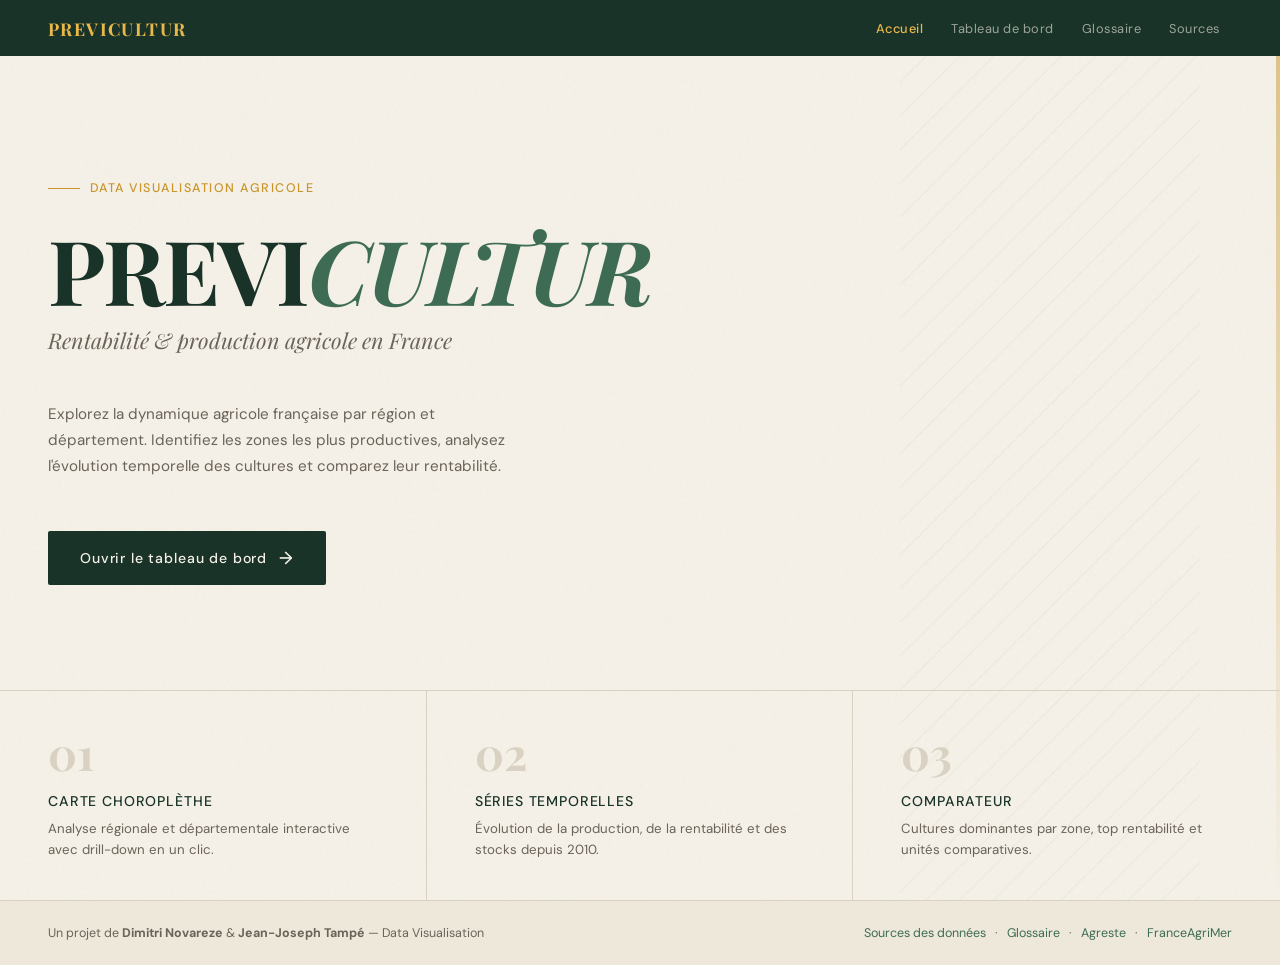
==== commit 4ad9a73d: "gros clean de scritp" ====
--- a/index.html
+++ b/index.html
@@ -55,13 +55,13 @@
             <div class="feature-card">
                 <div class="feature-number">03</div>
                 <div class="feature-title">Comparateur</div>
-                <p class="feature-desc">Cultures dominantes par zone, top rendements et unités comparatives.</p>
+                <p class="feature-desc">Cultures dominantes par zone, top rentabilité et unités comparatives.</p>
             </div>
         </div>
     </div>
 
     <footer class="splash-footer">
-        <p>Un projet de <strong>Dimitri Novareze</strong> &amp; <strong>Jean-Joseph Tampé</strong> — Data Visualisation 2024</p>
+        <p>Un projet de <strong>Dimitri Novareze</strong> &amp; <strong>Jean-Joseph Tampé</strong> — Data Visualisation</p>
         <p>
             <a href="datasources.html">Sources des données</a>
             &ensp;·&ensp;
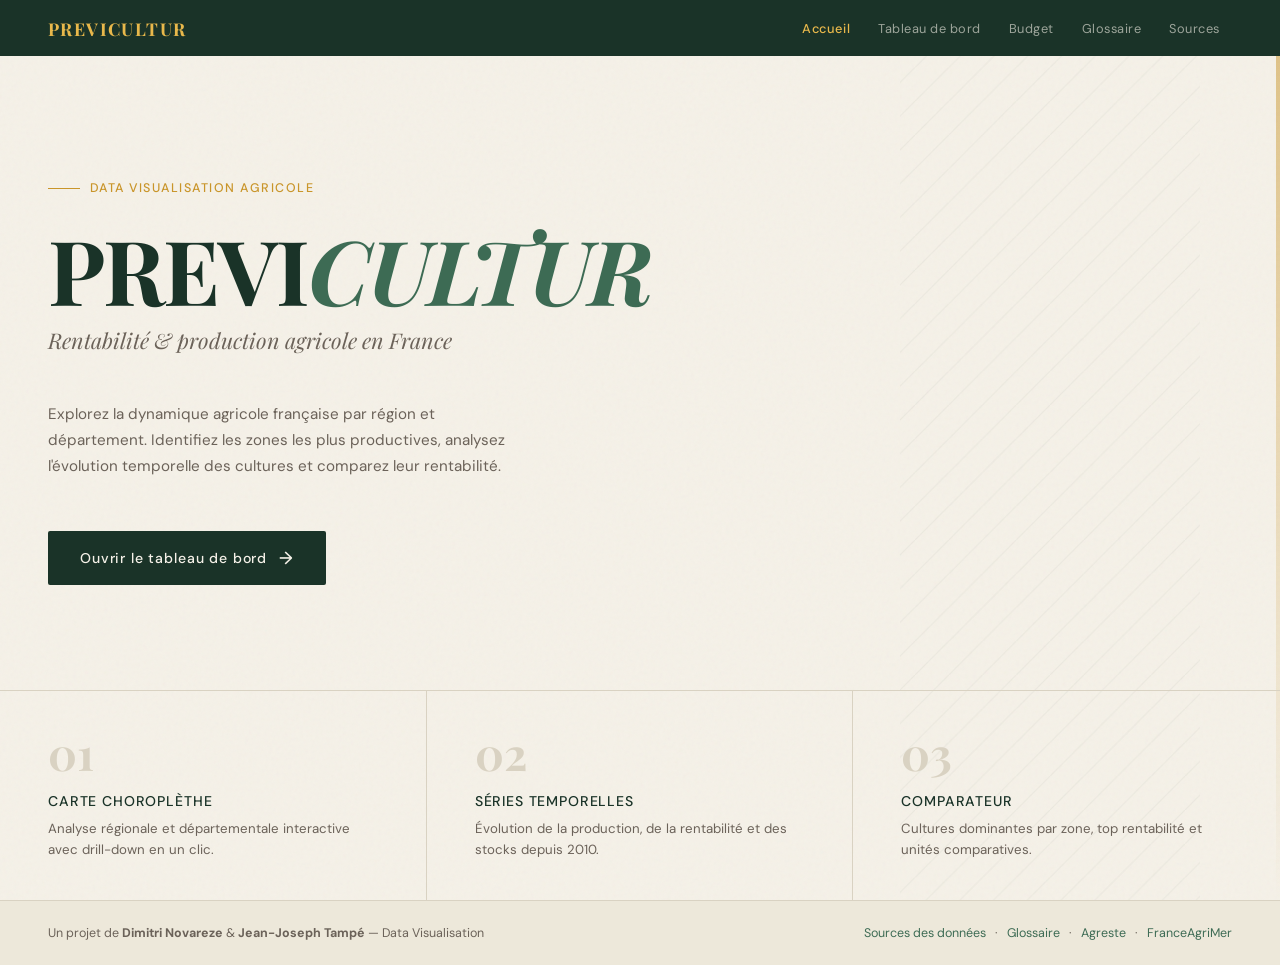
==== commit 879c27a2: "pac calculateur" ====
--- a/index.html
+++ b/index.html
@@ -15,6 +15,7 @@
         <div class="nav-links">
             <a href="index.html" class="active">Accueil</a>
             <a href="dashboard.html">Tableau de bord</a>
+            <a href="pac.html">Budget</a>
             <a href="glossaire.html">Glossaire</a>
             <a href="datasources.html">Sources</a>
         </div>
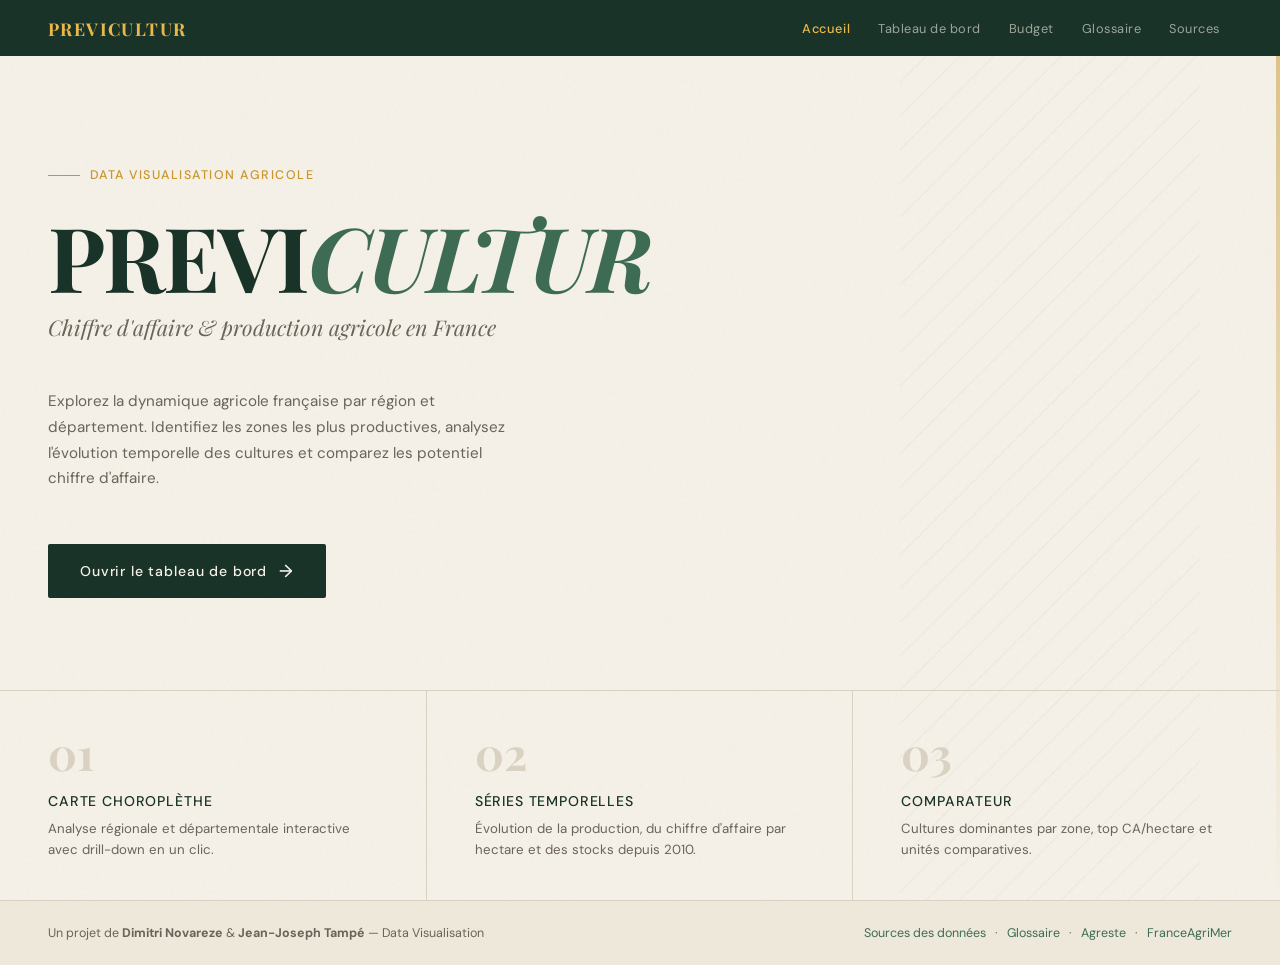
==== commit ad629cba: "clean" ====
--- a/index.html
+++ b/index.html
@@ -35,9 +35,9 @@
         <div class="hero-main">
             <span class="hero-eyebrow">Data Visualisation Agricole</span>
             <h1 class="hero-title">PREVI<em>CULTUR</em></h1>
-            <p class="hero-subtitle">Rentabilité &amp; production agricole en France</p>
+            <p class="hero-subtitle">Chiffre d'affaire &amp; production agricole en France</p>
             <p class="hero-desc">
-                Explorez la dynamique agricole française par région et département. Identifiez les zones les plus productives, analysez l'évolution temporelle des cultures et comparez leur rentabilité.
+                Explorez la dynamique agricole française par région et département. Identifiez les zones les plus productives, analysez l'évolution temporelle des cultures et comparez les potentiel chiffre d'affaire.
             </p>
             <a href="dashboard.html" class="btn-launch">Ouvrir le tableau de bord</a>
         </div>
@@ -51,12 +51,12 @@
             <div class="feature-card">
                 <div class="feature-number">02</div>
                 <div class="feature-title">Séries Temporelles</div>
-                <p class="feature-desc">Évolution de la production, de la rentabilité et des stocks depuis 2010.</p>
+                <p class="feature-desc">Évolution de la production, du chiffre d'affaire par hectare et des stocks depuis 2010.</p>
             </div>
             <div class="feature-card">
                 <div class="feature-number">03</div>
                 <div class="feature-title">Comparateur</div>
-                <p class="feature-desc">Cultures dominantes par zone, top rentabilité et unités comparatives.</p>
+                <p class="feature-desc">Cultures dominantes par zone, top CA/hectare et unités comparatives.</p>
             </div>
         </div>
     </div>
--- a/base.css
+++ b/base.css
@@ -1,11 +1,4 @@
-/* ==========================================================================
-   BASE.CSS — Système de design PREVICULTUR
-   Variables, reset, navigation, footer partagés entre toutes les pages
-   ========================================================================== */
 
-/* --------------------------------------------------------------------------
-   1. VARIABLES
-   -------------------------------------------------------------------------- */
 :root {
     --cream:        #F5F1E8;
     --cream-dark:   #EDE8DA;
@@ -22,26 +15,17 @@
     --nav-h:        56px;
 }
 
-/* --------------------------------------------------------------------------
-   2. RESET
-   -------------------------------------------------------------------------- */
 *, *::before, *::after {
     box-sizing: border-box;
     margin: 0;
     padding: 0;
 }
 
-/* --------------------------------------------------------------------------
-   3. TYPOGRAPHIE DE BASE
-   -------------------------------------------------------------------------- */
 body {
     font-family: 'DM Sans', sans-serif;
     color: var(--text);
 }
 
-/* --------------------------------------------------------------------------
-   4. GRAIN TEXTURE (overlay global)
-   -------------------------------------------------------------------------- */
 body::before {
     content: '';
     position: fixed;
@@ -51,9 +35,6 @@
     z-index: 0;
 }
 
-/* --------------------------------------------------------------------------
-   5. NAVIGATION
-   -------------------------------------------------------------------------- */
 nav {
     position: fixed;
     top: 0; left: 0; right: 0;
@@ -101,9 +82,6 @@
     font-weight: 500;
 }
 
-/* --------------------------------------------------------------------------
-   6. FOOTER
-   -------------------------------------------------------------------------- */
 footer {
     position: relative;
     z-index: 1;
@@ -128,10 +106,6 @@
 footer a:hover {
     text-decoration: underline;
 }
-
-/* --------------------------------------------------------------------------
-   7. COMPOSANTS PARTAGÉS
-   -------------------------------------------------------------------------- */
 
 /* En-tête de page (Glossaire, Sources) */
 .page-eyebrow {
@@ -197,9 +171,6 @@
     background: var(--border);
 }
 
-/* --------------------------------------------------------------------------
-   8. UTILITAIRES
-   -------------------------------------------------------------------------- */
 .hidden {
     display: none !important;
 }
--- a/home.css
+++ b/home.css
@@ -1,10 +1,4 @@
-/* ==========================================================================
-   HOME.CSS — Page d'accueil PREVICULTUR (index.html)
-   ========================================================================== */
-
-/* --------------------------------------------------------------------------
-   1. BODY & FOND
-   -------------------------------------------------------------------------- */
+
 body {
     background: var(--cream);
     min-height: 100vh;
@@ -34,9 +28,6 @@
     z-index: 0;
 }
 
-/* --------------------------------------------------------------------------
-   2. HERO
-   -------------------------------------------------------------------------- */
 .hero {
     position: relative;
     z-index: 1;
@@ -56,9 +47,6 @@
     animation: fadeUp 0.7s ease both;
 }
 
-/* --------------------------------------------------------------------------
-   3. TYPOGRAPHIE HERO
-   -------------------------------------------------------------------------- */
 .hero-eyebrow {
     display: inline-flex;
     align-items: center;
@@ -112,9 +100,6 @@
     margin-bottom: 52px;
 }
 
-/* --------------------------------------------------------------------------
-   4. BOUTON CTA
-   -------------------------------------------------------------------------- */
 .btn-launch {
     display: inline-flex;
     align-items: center;
@@ -146,9 +131,7 @@
     transform: translateX(4px);
 }
 
-/* --------------------------------------------------------------------------
-   5. FEATURE CARDS (bande du bas)
-   -------------------------------------------------------------------------- */
+
 .features-strip {
     display: grid;
     grid-template-columns: repeat(3, 1fr);
@@ -195,9 +178,6 @@
     line-height: 1.6;
 }
 
-/* --------------------------------------------------------------------------
-   6. FOOTER (surcharge spécifique accueil)
-   -------------------------------------------------------------------------- */
 .splash-footer {
     position: relative;
     z-index: 1;
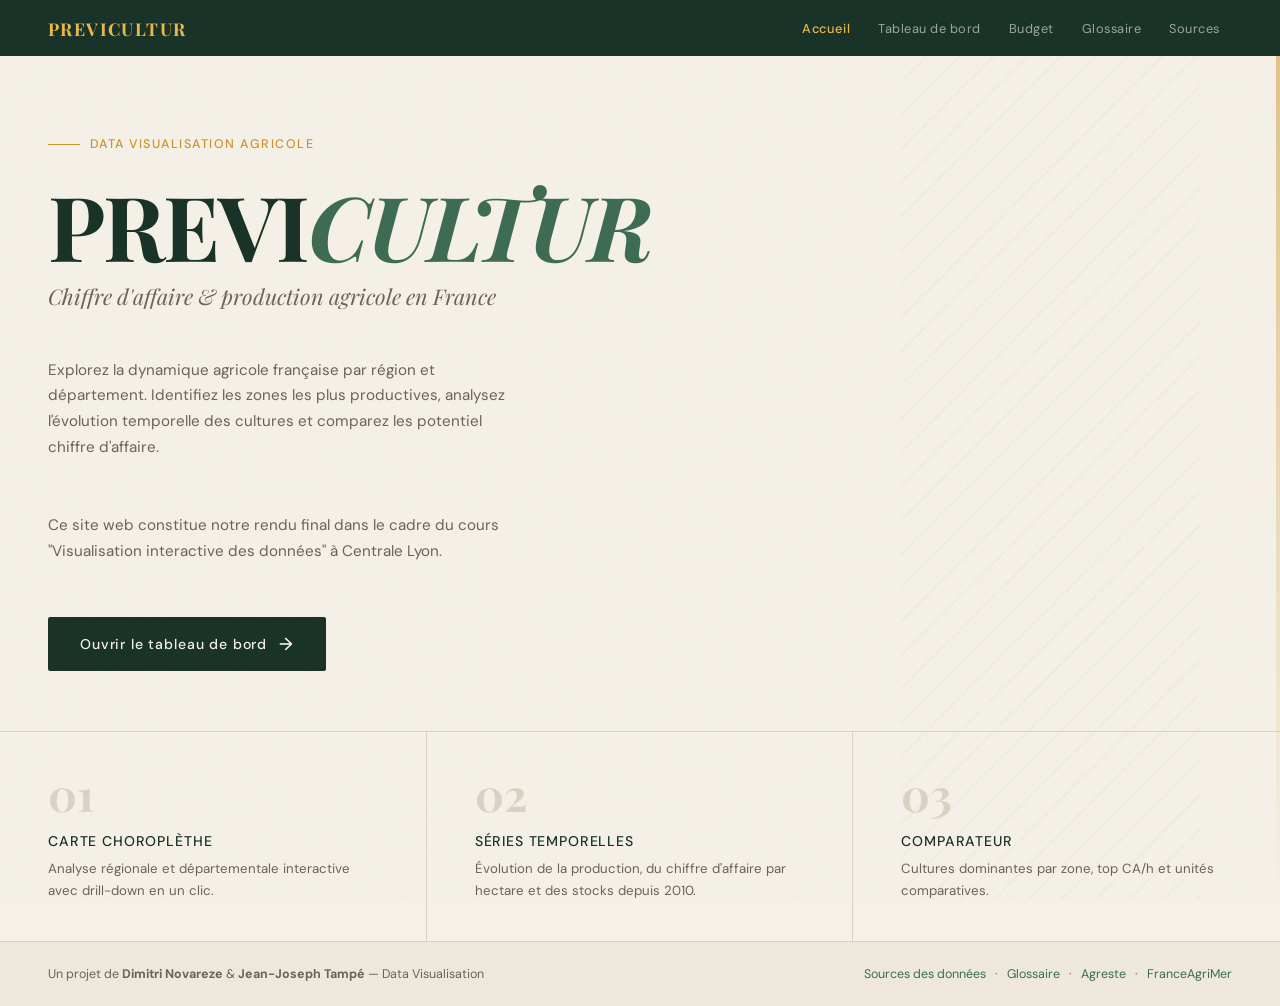
==== commit 40f7a5c8: "disclaimer" ====
--- a/index.html
+++ b/index.html
@@ -39,6 +39,9 @@
             <p class="hero-desc">
                 Explorez la dynamique agricole française par région et département. Identifiez les zones les plus productives, analysez l'évolution temporelle des cultures et comparez les potentiel chiffre d'affaire.
             </p>
+             <p class="hero-desc">
+                Ce site web constitue notre rendu final dans le cadre du cours "Visualisation interactive des données" à Centrale Lyon. 
+            </p>
             <a href="dashboard.html" class="btn-launch">Ouvrir le tableau de bord</a>
         </div>
 
@@ -56,7 +59,7 @@
             <div class="feature-card">
                 <div class="feature-number">03</div>
                 <div class="feature-title">Comparateur</div>
-                <p class="feature-desc">Cultures dominantes par zone, top CA/hectare et unités comparatives.</p>
+                <p class="feature-desc">Cultures dominantes par zone, top CA/h et unités comparatives.</p>
             </div>
         </div>
     </div>
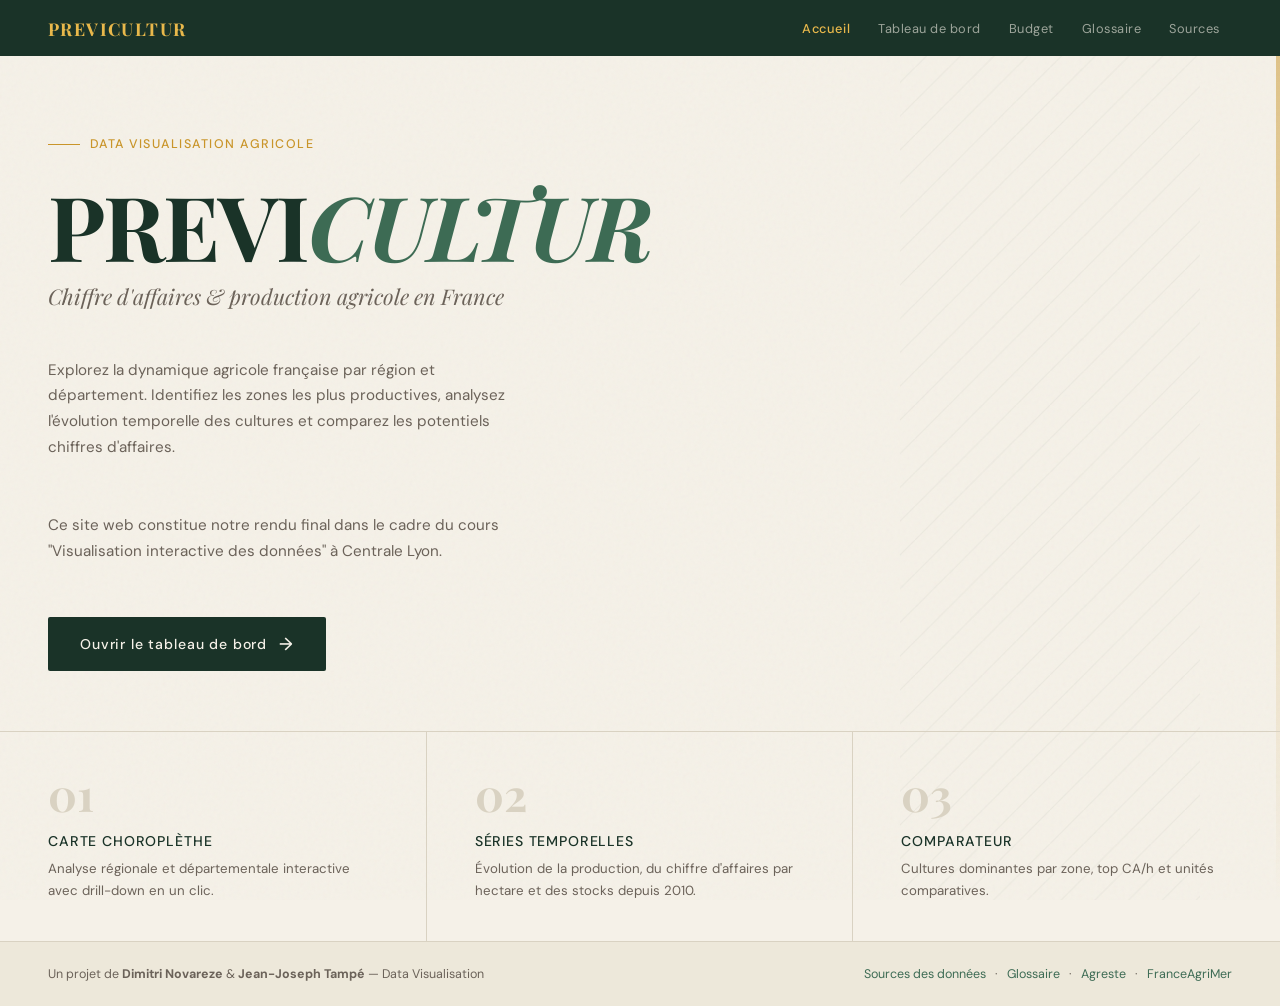
==== commit 4ede270a: "fautes orthographe" ====
--- a/index.html
+++ b/index.html
@@ -35,9 +35,9 @@
         <div class="hero-main">
             <span class="hero-eyebrow">Data Visualisation Agricole</span>
             <h1 class="hero-title">PREVI<em>CULTUR</em></h1>
-            <p class="hero-subtitle">Chiffre d'affaire &amp; production agricole en France</p>
+            <p class="hero-subtitle">Chiffre d'affaires &amp; production agricole en France</p>
             <p class="hero-desc">
-                Explorez la dynamique agricole française par région et département. Identifiez les zones les plus productives, analysez l'évolution temporelle des cultures et comparez les potentiel chiffre d'affaire.
+                Explorez la dynamique agricole française par région et département. Identifiez les zones les plus productives, analysez l'évolution temporelle des cultures et comparez les potentiels chiffres d'affaires.
             </p>
              <p class="hero-desc">
                 Ce site web constitue notre rendu final dans le cadre du cours "Visualisation interactive des données" à Centrale Lyon. 
@@ -54,7 +54,7 @@
             <div class="feature-card">
                 <div class="feature-number">02</div>
                 <div class="feature-title">Séries Temporelles</div>
-                <p class="feature-desc">Évolution de la production, du chiffre d'affaire par hectare et des stocks depuis 2010.</p>
+                <p class="feature-desc">Évolution de la production, du chiffre d'affaires par hectare et des stocks depuis 2010.</p>
             </div>
             <div class="feature-card">
                 <div class="feature-number">03</div>
@@ -78,4 +78,4 @@
     </footer>
 
 </body>
-</html>
+</html>
